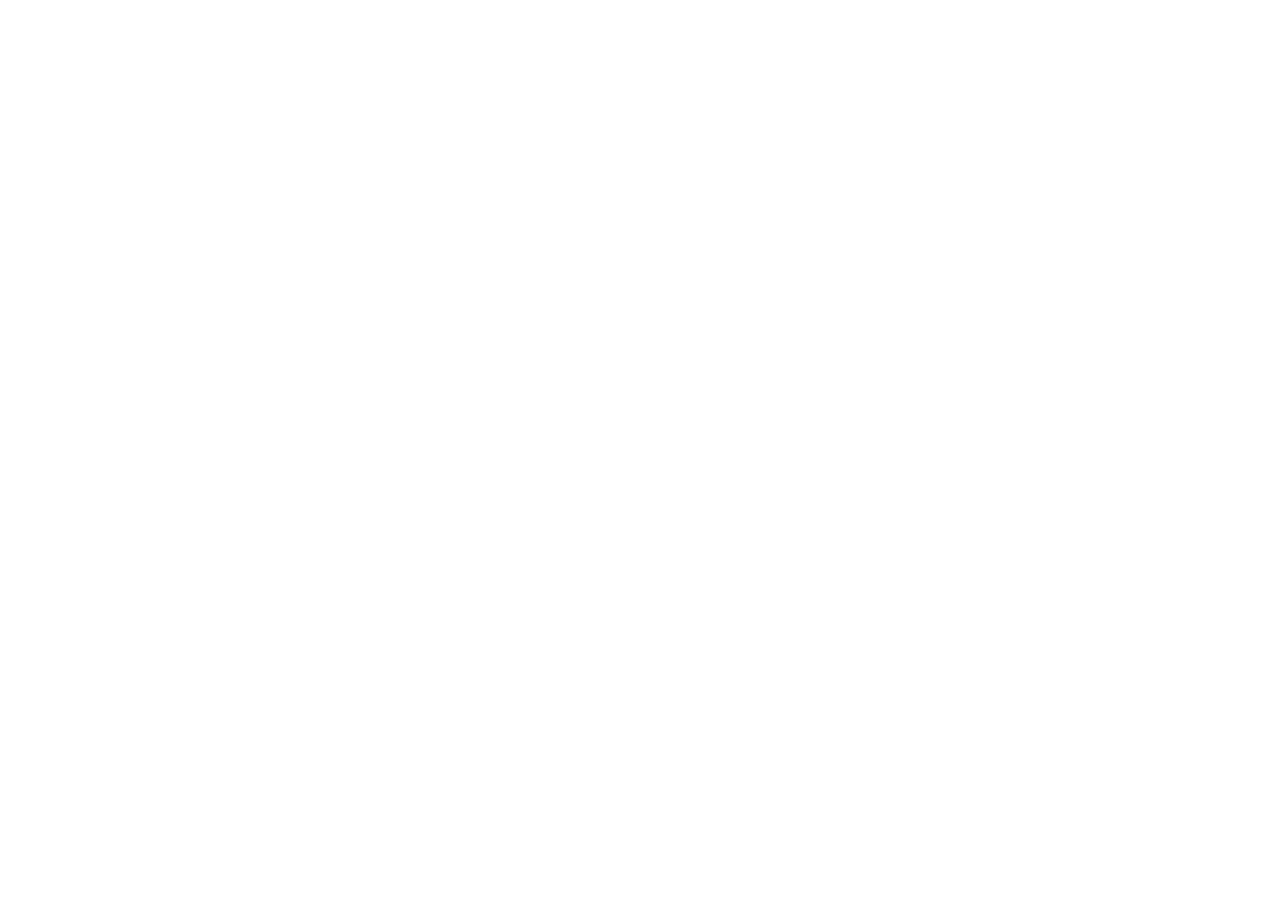
==== index.html @ 0cdff36e "Publish AI Company demo to GitHub Pages: index.html" ====
<!doctype html>
<html lang="zh-CN">
  <head>
    <meta charset="UTF-8" />
    <meta name="viewport" content="width=device-width, initial-scale=1.0" />
    <meta
      name="description"
      content="AI Company Workspace — 多 Agent 协作的一站式 AI 内容创作工作台"
    />
    <link rel="icon" href="./favicon.svg" />
    <title>AI Company Workspace</title>
    <script type="module" crossorigin src="./assets/index-BFLaPMqR.js"></script>
    <link rel="stylesheet" crossorigin href="./assets/index-BT44dQid.css">
  </head>
  <body>
    <div id="root"></div>
  </body>
</html>
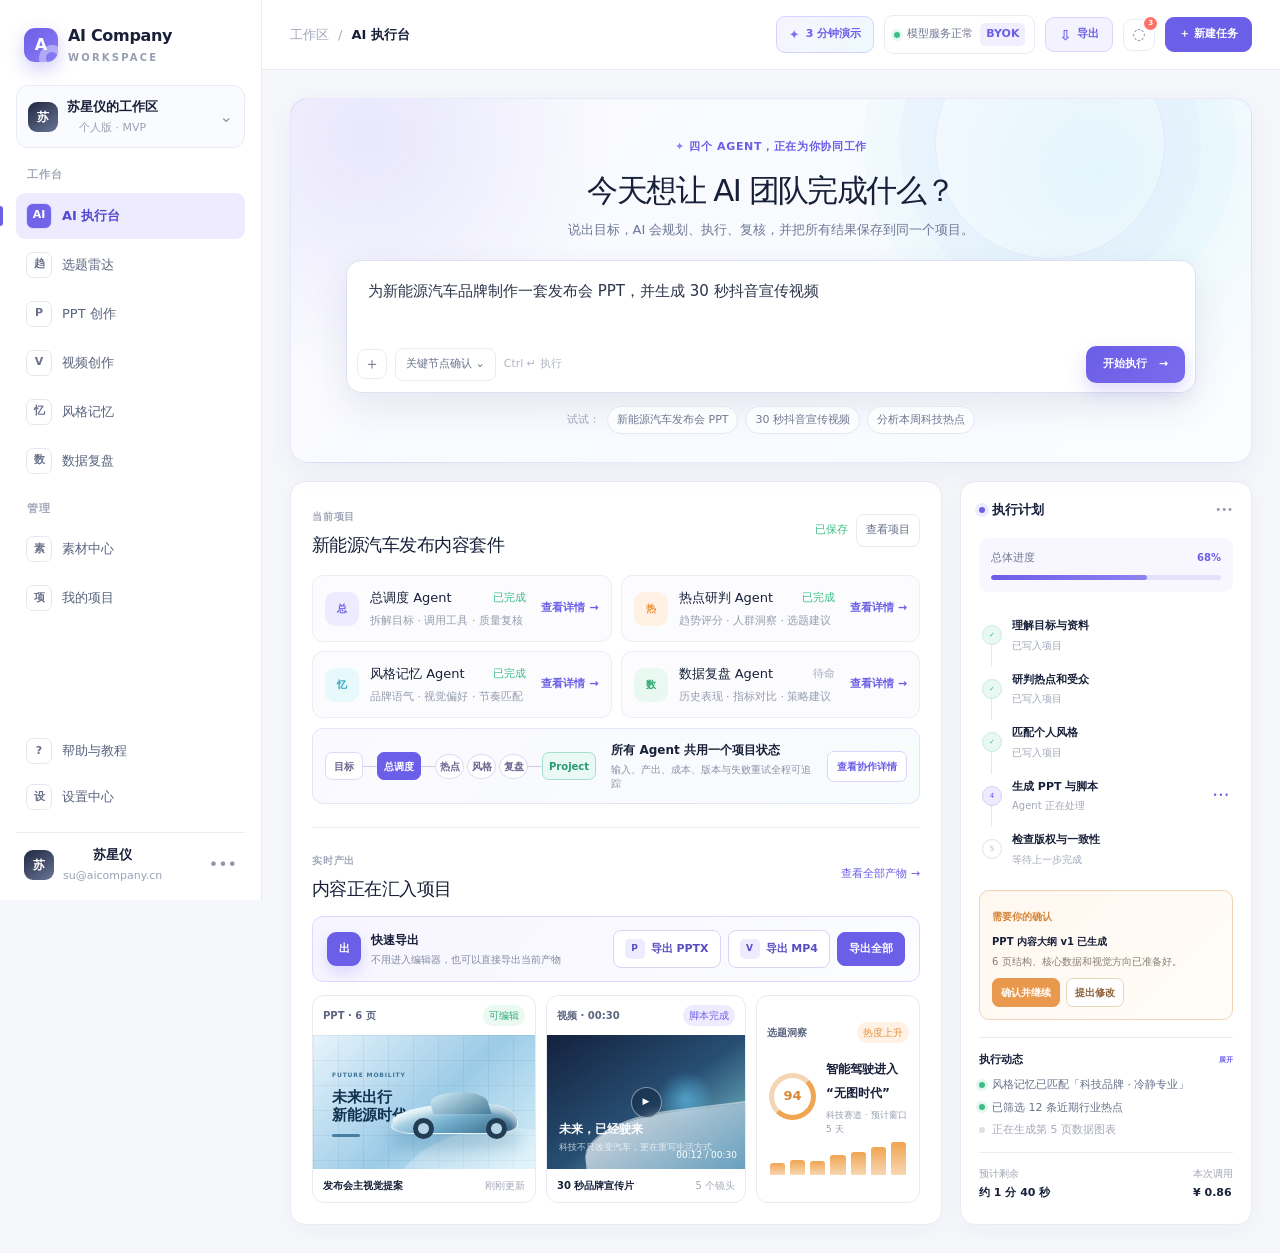
==== commit d93fa859: "Publish AI Company data review upgrade" ====
--- a/index.html
+++ b/index.html
@@ -9,8 +9,8 @@
     />
     <link rel="icon" href="./favicon.svg" />
     <title>AI Company Workspace</title>
-    <script type="module" crossorigin src="./assets/index-BFLaPMqR.js"></script>
-    <link rel="stylesheet" crossorigin href="./assets/index-BT44dQid.css">
+    <script type="module" crossorigin src="./assets/index-WtLGiH9X.js"></script>
+    <link rel="stylesheet" crossorigin href="./assets/index-yURibXyq.css">
   </head>
   <body>
     <div id="root"></div>
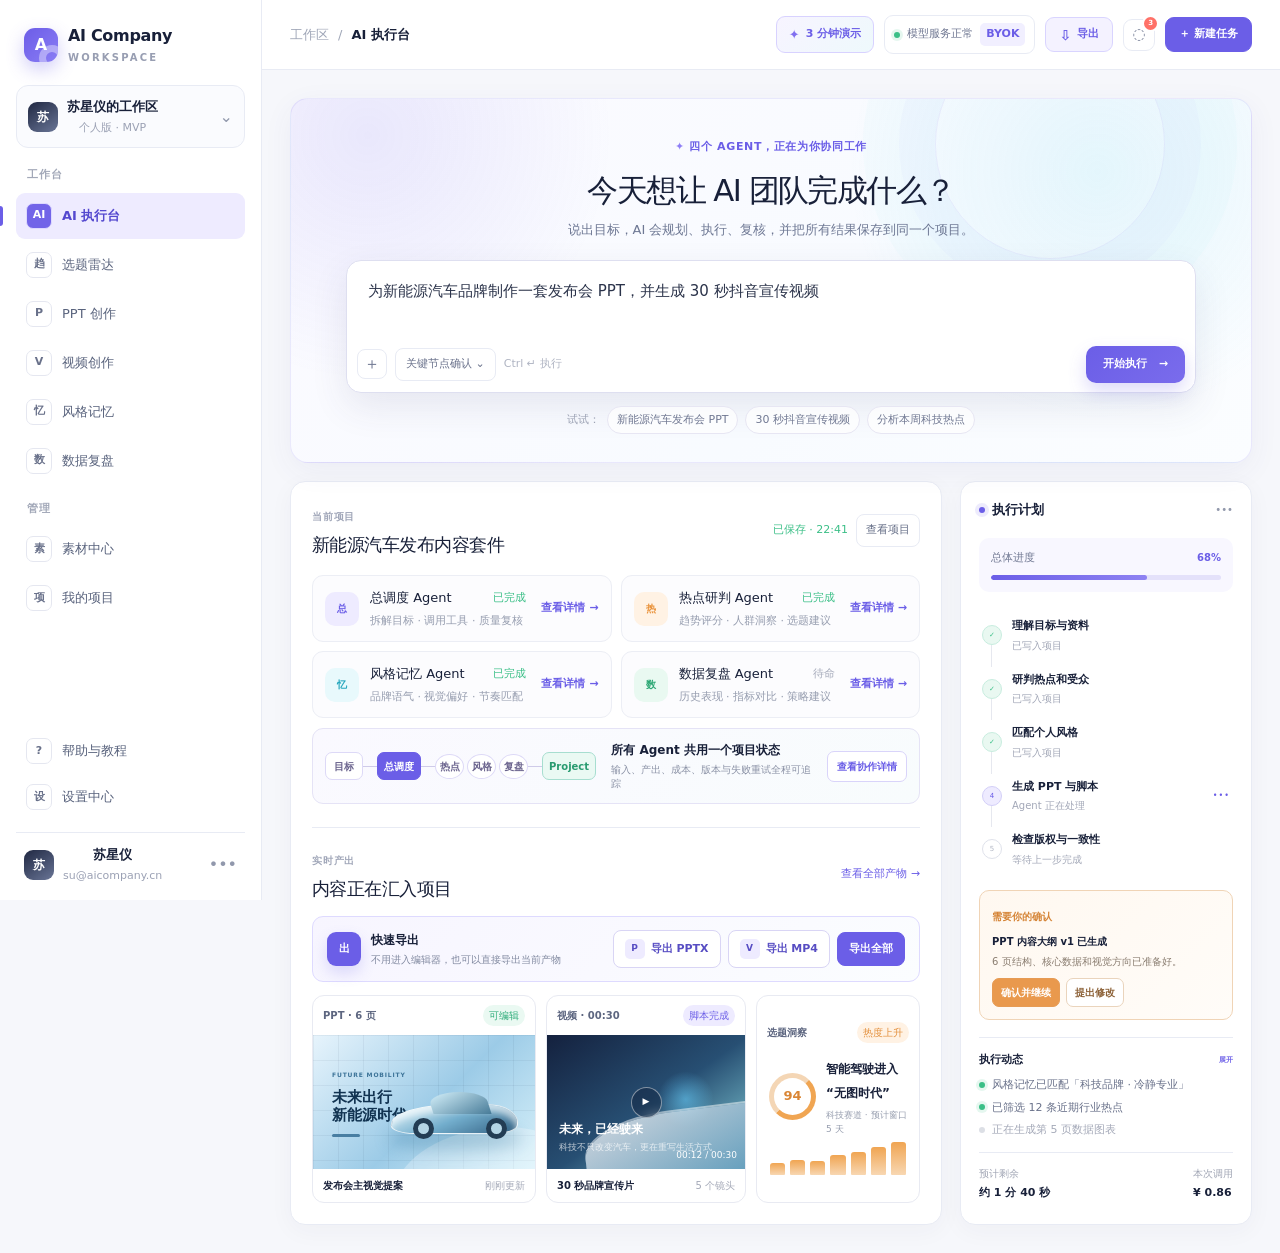
==== commit aaf2e655: "Publish persistent Project and server-ready upgrade" ====
--- a/index.html
+++ b/index.html
@@ -9,8 +9,8 @@
     />
     <link rel="icon" href="./favicon.svg" />
     <title>AI Company Workspace</title>
-    <script type="module" crossorigin src="./assets/index-WtLGiH9X.js"></script>
-    <link rel="stylesheet" crossorigin href="./assets/index-yURibXyq.css">
+    <script type="module" crossorigin src="./assets/index-UVhX6DqA.js"></script>
+    <link rel="stylesheet" crossorigin href="./assets/index-rTy4AGMo.css">
   </head>
   <body>
     <div id="root"></div>
